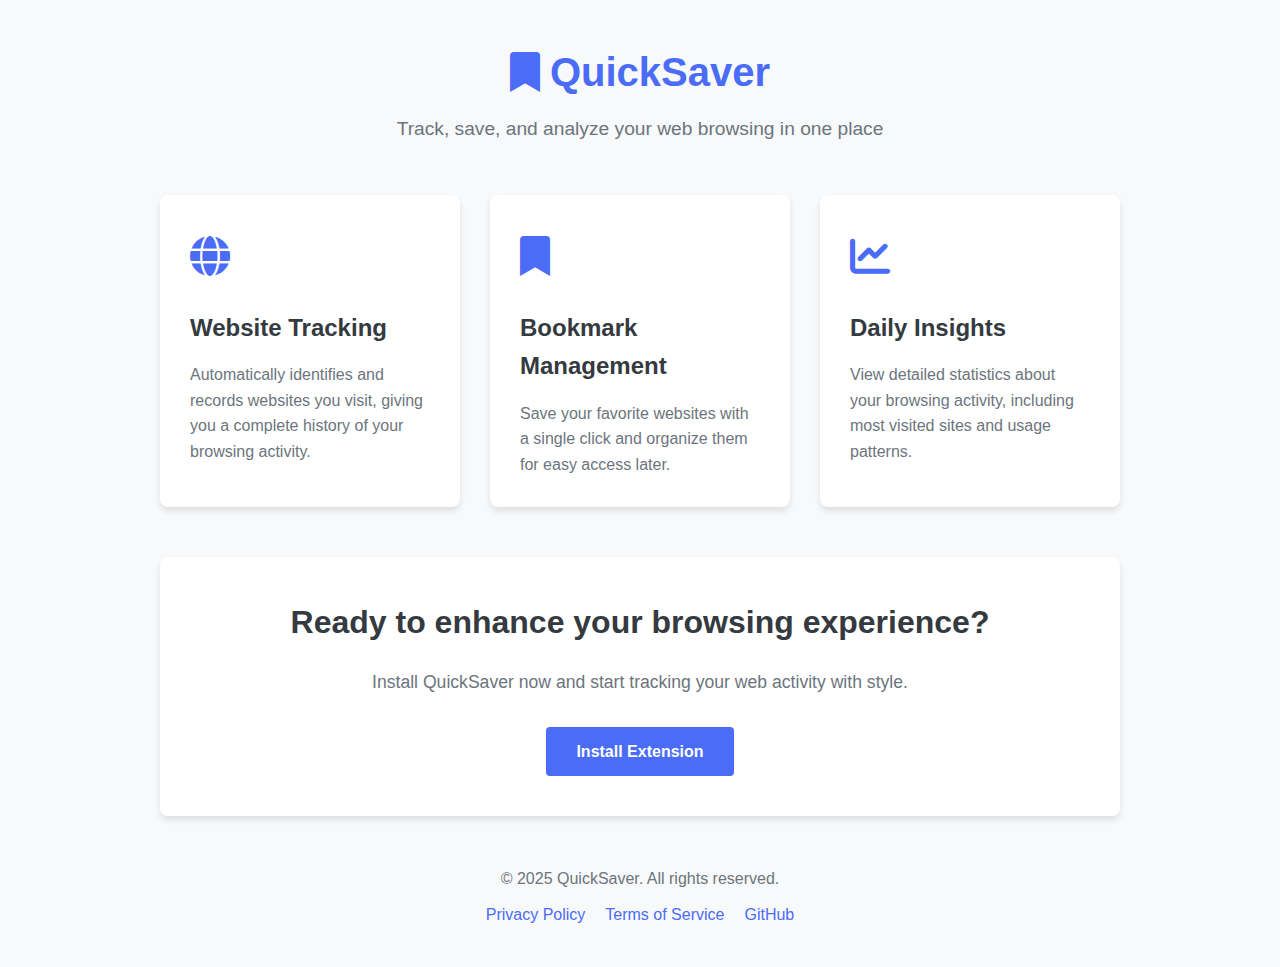
==== index.html @ 1cd93300 "Create the first extension" ====
<!DOCTYPE html>
<html lang="en">
<head>
  <meta charset="UTF-8">
  <meta name="viewport" content="width=device-width, initial-scale=1.0">
  <title>QuickSaver - Chrome Extension</title>
  <style>
    * {
      margin: 0;
      padding: 0;
      box-sizing: border-box;
      font-family: 'Segoe UI', Tahoma, Geneva, Verdana, sans-serif;
    }
    
    body {
      background-color: #f8f9fa;
      color: #343a40;
      line-height: 1.6;
    }
    
    .container {
      max-width: 1000px;
      margin: 0 auto;
      padding: 40px 20px;
    }
    
    header {
      text-align: center;
      margin-bottom: 50px;
    }
    
    .logo {
      font-size: 2.5rem;
      font-weight: 700;
      color: #4a6cf7;
      margin-bottom: 10px;
      display: flex;
      align-items: center;
      justify-content: center;
      gap: 10px;
    }
    
    .tagline {
      font-size: 1.2rem;
      color: #6c757d;
    }
    
    .features {
      display: grid;
      grid-template-columns: repeat(auto-fit, minmax(300px, 1fr));
      gap: 30px;
      margin-bottom: 50px;
    }
    
    .feature-card {
      background-color: white;
      border-radius: 8px;
      padding: 30px;
      box-shadow: 0 4px 6px rgba(0, 0, 0, 0.1);
      transition: transform 0.3s ease, box-shadow 0.3s ease;
    }
    
    .feature-card:hover {
      transform: translateY(-5px);
      box-shadow: 0 10px 20px rgba(0, 0, 0, 0.1);
    }
    
    .feature-icon {
      font-size: 2.5rem;
      color: #4a6cf7;
      margin-bottom: 20px;
    }
    
    .feature-title {
      font-size: 1.5rem;
      margin-bottom: 15px;
      color: #343a40;
    }
    
    .feature-description {
      color: #6c757d;
    }
    
    .cta {
      text-align: center;
      background-color: white;
      border-radius: 8px;
      padding: 40px;
      box-shadow: 0 4px 6px rgba(0, 0, 0, 0.1);
    }
    
    .cta-title {
      font-size: 2rem;
      margin-bottom: 20px;
      color: #343a40;
    }
    
    .cta-description {
      font-size: 1.1rem;
      color: #6c757d;
      margin-bottom: 30px;
    }
    
    .cta-btn {
      display: inline-block;
      background-color: #4a6cf7;
      color: white;
      padding: 12px 30px;
      border-radius: 4px;
      text-decoration: none;
      font-weight: 600;
      transition: background-color 0.3s ease, transform 0.3s ease;
    }
    
    .cta-btn:hover {
      background-color: #3a5ce4;
      transform: translateY(-2px);
    }
    
    footer {
      text-align: center;
      margin-top: 50px;
      color: #6c757d;
    }
    
    .footer-links {
      display: flex;
      justify-content: center;
      gap: 20px;
      margin-top: 10px;
    }
    
    .footer-link {
      color: #4a6cf7;
      text-decoration: none;
    }
    
    .footer-link:hover {
      text-decoration: underline;
    }
  </style>
  <link rel="stylesheet" href="https://cdnjs.cloudflare.com/ajax/libs/font-awesome/6.0.0/css/all.min.css">
</head>
<body>
  <div class="container">
    <header>
      <div class="logo">
        <i class="fas fa-bookmark"></i> QuickSaver
      </div>
      <p class="tagline">Track, save, and analyze your web browsing in one place</p>
    </header>
    
    <div class="features">
      <div class="feature-card">
        <div class="feature-icon">
          <i class="fas fa-globe"></i>
        </div>
        <h2 class="feature-title">Website Tracking</h2>
        <p class="feature-description">Automatically identifies and records websites you visit, giving you a complete history of your browsing activity.</p>
      </div>
      
      <div class="feature-card">
        <div class="feature-icon">
          <i class="fas fa-bookmark"></i>
        </div>
        <h2 class="feature-title">Bookmark Management</h2>
        <p class="feature-description">Save your favorite websites with a single click and organize them for easy access later.</p>
      </div>
      
      <div class="feature-card">
        <div class="feature-icon">
          <i class="fas fa-chart-line"></i>
        </div>
        <h2 class="feature-title">Daily Insights</h2>
        <p class="feature-description">View detailed statistics about your browsing activity, including most visited sites and usage patterns.</p>
      </div>
    </div>
    
    <div class="cta">
      <h2 class="cta-title">Ready to enhance your browsing experience?</h2>
      <p class="cta-description">Install QuickSaver now and start tracking your web activity with style.</p>
      <a href="chrome://extensions/" class="cta-btn">Install Extension</a>
    </div>
    
    <footer>
      <p>&copy; 2025 QuickSaver. All rights reserved.</p>
      <div class="footer-links">
        <a href="#" class="footer-link">Privacy Policy</a>
        <a href="#" class="footer-link">Terms of Service</a>
        <a href="https://github.com/yourusername/QuickSaver-ChromeExtension" class="footer-link">GitHub</a>
      </div>
    </footer>
  </div>
</body>
</html>
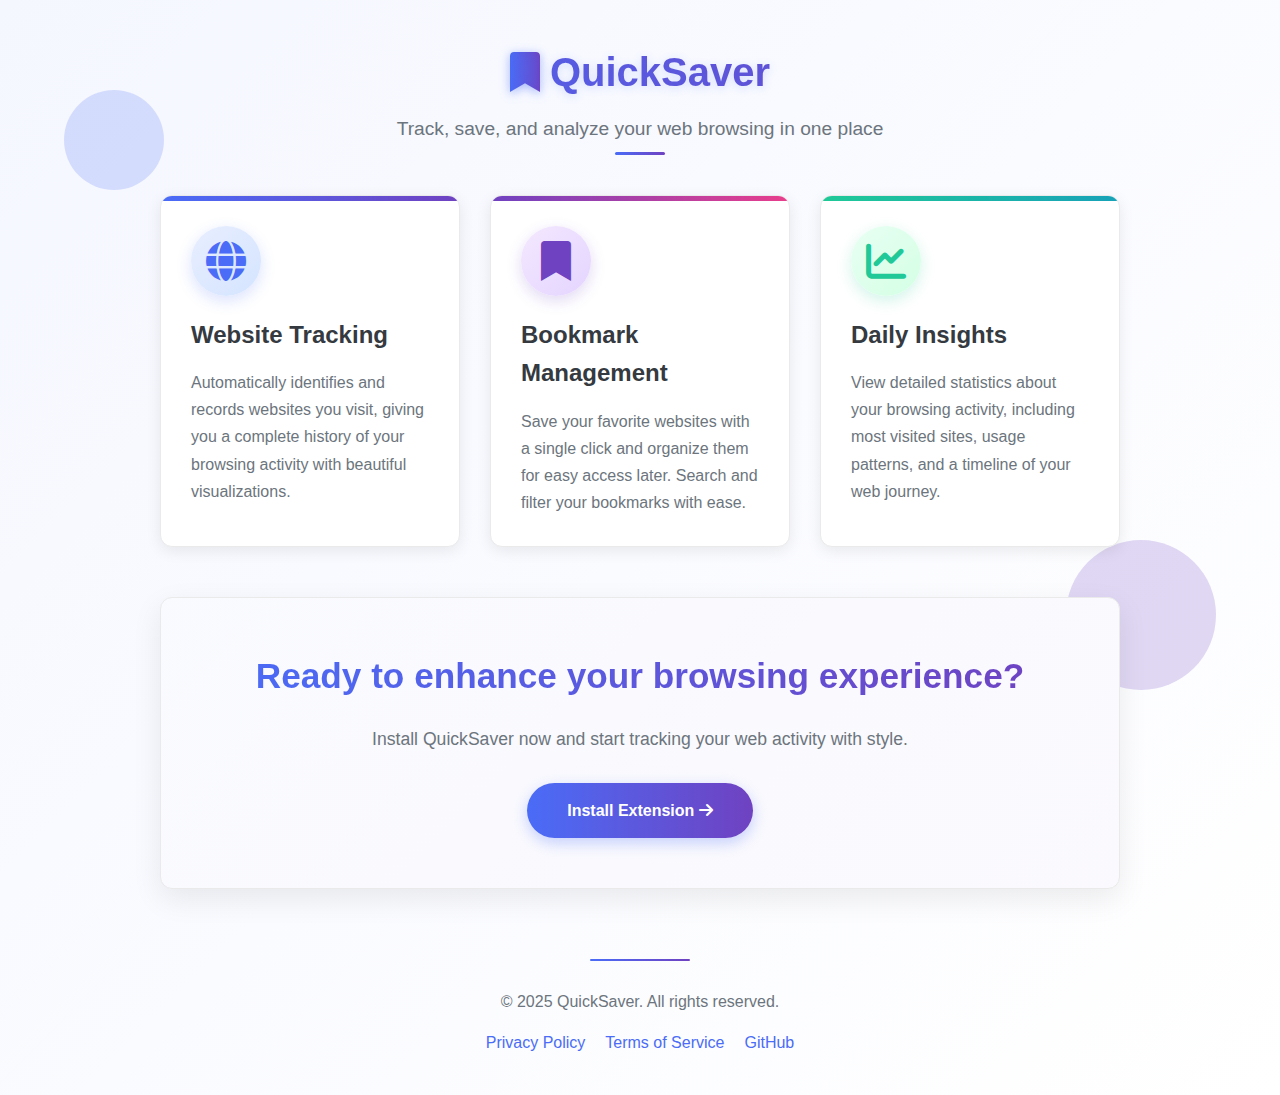
==== commit 074196e0: "Style" ====
--- a/index.html
+++ b/index.html
@@ -12,10 +12,30 @@
       font-family: 'Segoe UI', Tahoma, Geneva, Verdana, sans-serif;
     }
     
+    :root {
+      --primary-color: #4a6cf7;
+      --primary-light: #e8eeff;
+      --secondary-color: #6c757d;
+      --success-color: #28a745;
+      --danger-color: #dc3545;
+      --warning-color: #ffc107;
+      --info-color: #17a2b8;
+      --purple-color: #6f42c1;
+      --pink-color: #e83e8c;
+      --orange-color: #fd7e14;
+      --teal-color: #20c997;
+      --light-color: #f8f9fa;
+      --dark-color: #343a40;
+      --border-color: #dee2e6;
+      --shadow: 0 4px 6px rgba(0, 0, 0, 0.1);
+      --transition: all 0.3s ease;
+    }
+    
     body {
       background-color: #f8f9fa;
       color: #343a40;
       line-height: 1.6;
+      background-image: linear-gradient(135deg, #f5f7ff 0%, #ffffff 100%);
     }
     
     .container {
@@ -27,6 +47,7 @@
     header {
       text-align: center;
       margin-bottom: 50px;
+      position: relative;
     }
     
     .logo {
@@ -38,11 +59,36 @@
       align-items: center;
       justify-content: center;
       gap: 10px;
+      background: linear-gradient(to right, var(--primary-color), var(--purple-color));
+      -webkit-background-clip: text;
+      -webkit-text-fill-color: transparent;
+      text-shadow: 0 2px 10px rgba(74, 108, 247, 0.2);
+    }
+    
+    .logo i {
+      background: linear-gradient(to right, var(--primary-color), var(--purple-color));
+      -webkit-background-clip: text;
+      -webkit-text-fill-color: transparent;
+      filter: drop-shadow(0 2px 5px rgba(74, 108, 247, 0.3));
     }
     
     .tagline {
       font-size: 1.2rem;
       color: #6c757d;
+      position: relative;
+      display: inline-block;
+    }
+    
+    .tagline::after {
+      content: '';
+      position: absolute;
+      bottom: -10px;
+      left: 50%;
+      transform: translateX(-50%);
+      width: 50px;
+      height: 3px;
+      background: linear-gradient(to right, var(--primary-color), var(--purple-color));
+      border-radius: 3px;
     }
     
     .features {
@@ -54,94 +100,250 @@
     
     .feature-card {
       background-color: white;
-      border-radius: 8px;
+      border-radius: 12px;
       padding: 30px;
-      box-shadow: 0 4px 6px rgba(0, 0, 0, 0.1);
+      box-shadow: 0 4px 15px rgba(0, 0, 0, 0.08);
       transition: transform 0.3s ease, box-shadow 0.3s ease;
+      position: relative;
+      overflow: hidden;
+      border: 1px solid #eaeaea;
+    }
+    
+    .feature-card::before {
+      content: '';
+      position: absolute;
+      top: 0;
+      left: 0;
+      width: 100%;
+      height: 5px;
+      background: linear-gradient(to right, var(--primary-color), var(--purple-color));
+    }
+    
+    .feature-card:nth-child(2)::before {
+      background: linear-gradient(to right, var(--purple-color), var(--pink-color));
+    }
+    
+    .feature-card:nth-child(3)::before {
+      background: linear-gradient(to right, var(--teal-color), var(--info-color));
     }
     
     .feature-card:hover {
-      transform: translateY(-5px);
-      box-shadow: 0 10px 20px rgba(0, 0, 0, 0.1);
+      transform: translateY(-10px);
+      box-shadow: 0 15px 30px rgba(0, 0, 0, 0.1);
     }
     
     .feature-icon {
       font-size: 2.5rem;
-      color: #4a6cf7;
       margin-bottom: 20px;
+      width: 70px;
+      height: 70px;
+      display: flex;
+      align-items: center;
+      justify-content: center;
+      border-radius: 50%;
+      background: linear-gradient(135deg, var(--primary-light), #d4e4ff);
+      color: var(--primary-color);
+      margin-bottom: 20px;
+      box-shadow: 0 5px 15px rgba(74, 108, 247, 0.2);
+    }
+    
+    .feature-card:nth-child(2) .feature-icon {
+      background: linear-gradient(135deg, #f3e8ff, #e4d4ff);
+      color: var(--purple-color);
+      box-shadow: 0 5px 15px rgba(111, 66, 193, 0.2);
+    }
+    
+    .feature-card:nth-child(3) .feature-icon {
+      background: linear-gradient(135deg, #e8fff3, #d4ffe4);
+      color: var(--teal-color);
+      box-shadow: 0 5px 15px rgba(32, 201, 151, 0.2);
     }
     
     .feature-title {
       font-size: 1.5rem;
       margin-bottom: 15px;
       color: #343a40;
+      position: relative;
+      display: inline-block;
     }
     
     .feature-description {
       color: #6c757d;
+      line-height: 1.7;
     }
     
     .cta {
       text-align: center;
       background-color: white;
-      border-radius: 8px;
-      padding: 40px;
-      box-shadow: 0 4px 6px rgba(0, 0, 0, 0.1);
+      border-radius: 12px;
+      padding: 50px;
+      box-shadow: 0 10px 30px rgba(0, 0, 0, 0.08);
+      position: relative;
+      overflow: hidden;
+      border: 1px solid #eaeaea;
+    }
+    
+    .cta::before {
+      content: '';
+      position: absolute;
+      top: 0;
+      left: 0;
+      width: 100%;
+      height: 100%;
+      background: linear-gradient(135deg, rgba(74, 108, 247, 0.03) 0%, rgba(111, 66, 193, 0.03) 100%);
+      z-index: 0;
     }
     
     .cta-title {
-      font-size: 2rem;
+      font-size: 2.2rem;
       margin-bottom: 20px;
       color: #343a40;
+      position: relative;
+      z-index: 1;
+      background: linear-gradient(to right, var(--primary-color), var(--purple-color));
+      -webkit-background-clip: text;
+      -webkit-text-fill-color: transparent;
     }
     
     .cta-description {
       font-size: 1.1rem;
       color: #6c757d;
       margin-bottom: 30px;
+      position: relative;
+      z-index: 1;
     }
     
     .cta-btn {
       display: inline-block;
-      background-color: #4a6cf7;
+      background: linear-gradient(to right, var(--primary-color), var(--purple-color));
       color: white;
-      padding: 12px 30px;
-      border-radius: 4px;
+      padding: 15px 40px;
+      border-radius: 30px;
       text-decoration: none;
       font-weight: 600;
-      transition: background-color 0.3s ease, transform 0.3s ease;
+      transition: all 0.3s ease;
+      position: relative;
+      z-index: 1;
+      box-shadow: 0 5px 15px rgba(74, 108, 247, 0.3);
     }
     
     .cta-btn:hover {
-      background-color: #3a5ce4;
-      transform: translateY(-2px);
+      transform: translateY(-3px);
+      box-shadow: 0 8px 25px rgba(74, 108, 247, 0.4);
+      background: linear-gradient(to right, #3a5ce4, #5d3cb5);
+    }
+    
+    .floating-shapes {
+      position: absolute;
+      top: 0;
+      left: 0;
+      width: 100%;
+      height: 100%;
+      overflow: hidden;
+      z-index: -1;
+    }
+    
+    .shape {
+      position: absolute;
+      border-radius: 50%;
+      opacity: 0.2;
+    }
+    
+    .shape-1 {
+      width: 100px;
+      height: 100px;
+      background: var(--primary-color);
+      top: 10%;
+      left: 5%;
+      animation: float 8s infinite ease-in-out;
+    }
+    
+    .shape-2 {
+      width: 150px;
+      height: 150px;
+      background: var(--purple-color);
+      top: 60%;
+      right: 5%;
+      animation: float 10s infinite ease-in-out;
+    }
+    
+    .shape-3 {
+      width: 70px;
+      height: 70px;
+      background: var(--teal-color);
+      bottom: 10%;
+      left: 15%;
+      animation: float 6s infinite ease-in-out;
+    }
+    
+    @keyframes float {
+      0% { transform: translateY(0) rotate(0deg); }
+      50% { transform: translateY(-20px) rotate(5deg); }
+      100% { transform: translateY(0) rotate(0deg); }
     }
     
     footer {
       text-align: center;
-      margin-top: 50px;
+      margin-top: 70px;
       color: #6c757d;
+      position: relative;
+      padding-top: 30px;
+    }
+    
+    footer::before {
+      content: '';
+      position: absolute;
+      top: 0;
+      left: 50%;
+      transform: translateX(-50%);
+      width: 100px;
+      height: 2px;
+      background: linear-gradient(to right, var(--primary-color), var(--purple-color));
+      border-radius: 2px;
     }
     
     .footer-links {
       display: flex;
       justify-content: center;
       gap: 20px;
-      margin-top: 10px;
+      margin-top: 15px;
     }
     
     .footer-link {
-      color: #4a6cf7;
+      color: var(--primary-color);
       text-decoration: none;
+      transition: var(--transition);
+      position: relative;
+    }
+    
+    .footer-link::after {
+      content: '';
+      position: absolute;
+      bottom: -3px;
+      left: 0;
+      width: 0;
+      height: 2px;
+      background: linear-gradient(to right, var(--primary-color), var(--purple-color));
+      transition: var(--transition);
     }
     
     .footer-link:hover {
-      text-decoration: underline;
+      color: var(--purple-color);
+    }
+    
+    .footer-link:hover::after {
+      width: 100%;
     }
   </style>
   <link rel="stylesheet" href="https://cdnjs.cloudflare.com/ajax/libs/font-awesome/6.0.0/css/all.min.css">
 </head>
 <body>
+  <div class="floating-shapes">
+    <div class="shape shape-1"></div>
+    <div class="shape shape-2"></div>
+    <div class="shape shape-3"></div>
+  </div>
+  
   <div class="container">
     <header>
       <div class="logo">
@@ -156,7 +358,7 @@
           <i class="fas fa-globe"></i>
         </div>
         <h2 class="feature-title">Website Tracking</h2>
-        <p class="feature-description">Automatically identifies and records websites you visit, giving you a complete history of your browsing activity.</p>
+        <p class="feature-description">Automatically identifies and records websites you visit, giving you a complete history of your browsing activity with beautiful visualizations.</p>
       </div>
       
       <div class="feature-card">
@@ -164,7 +366,7 @@
           <i class="fas fa-bookmark"></i>
         </div>
         <h2 class="feature-title">Bookmark Management</h2>
-        <p class="feature-description">Save your favorite websites with a single click and organize them for easy access later.</p>
+        <p class="feature-description">Save your favorite websites with a single click and organize them for easy access later. Search and filter your bookmarks with ease.</p>
       </div>
       
       <div class="feature-card">
@@ -172,14 +374,14 @@
           <i class="fas fa-chart-line"></i>
         </div>
         <h2 class="feature-title">Daily Insights</h2>
-        <p class="feature-description">View detailed statistics about your browsing activity, including most visited sites and usage patterns.</p>
+        <p class="feature-description">View detailed statistics about your browsing activity, including most visited sites, usage patterns, and a timeline of your web journey.</p>
       </div>
     </div>
     
     <div class="cta">
       <h2 class="cta-title">Ready to enhance your browsing experience?</h2>
       <p class="cta-description">Install QuickSaver now and start tracking your web activity with style.</p>
-      <a href="chrome://extensions/" class="cta-btn">Install Extension</a>
+      <a href="chrome://extensions/" class="cta-btn">Install Extension <i class="fas fa-arrow-right"></i></a>
     </div>
     
     <footer>
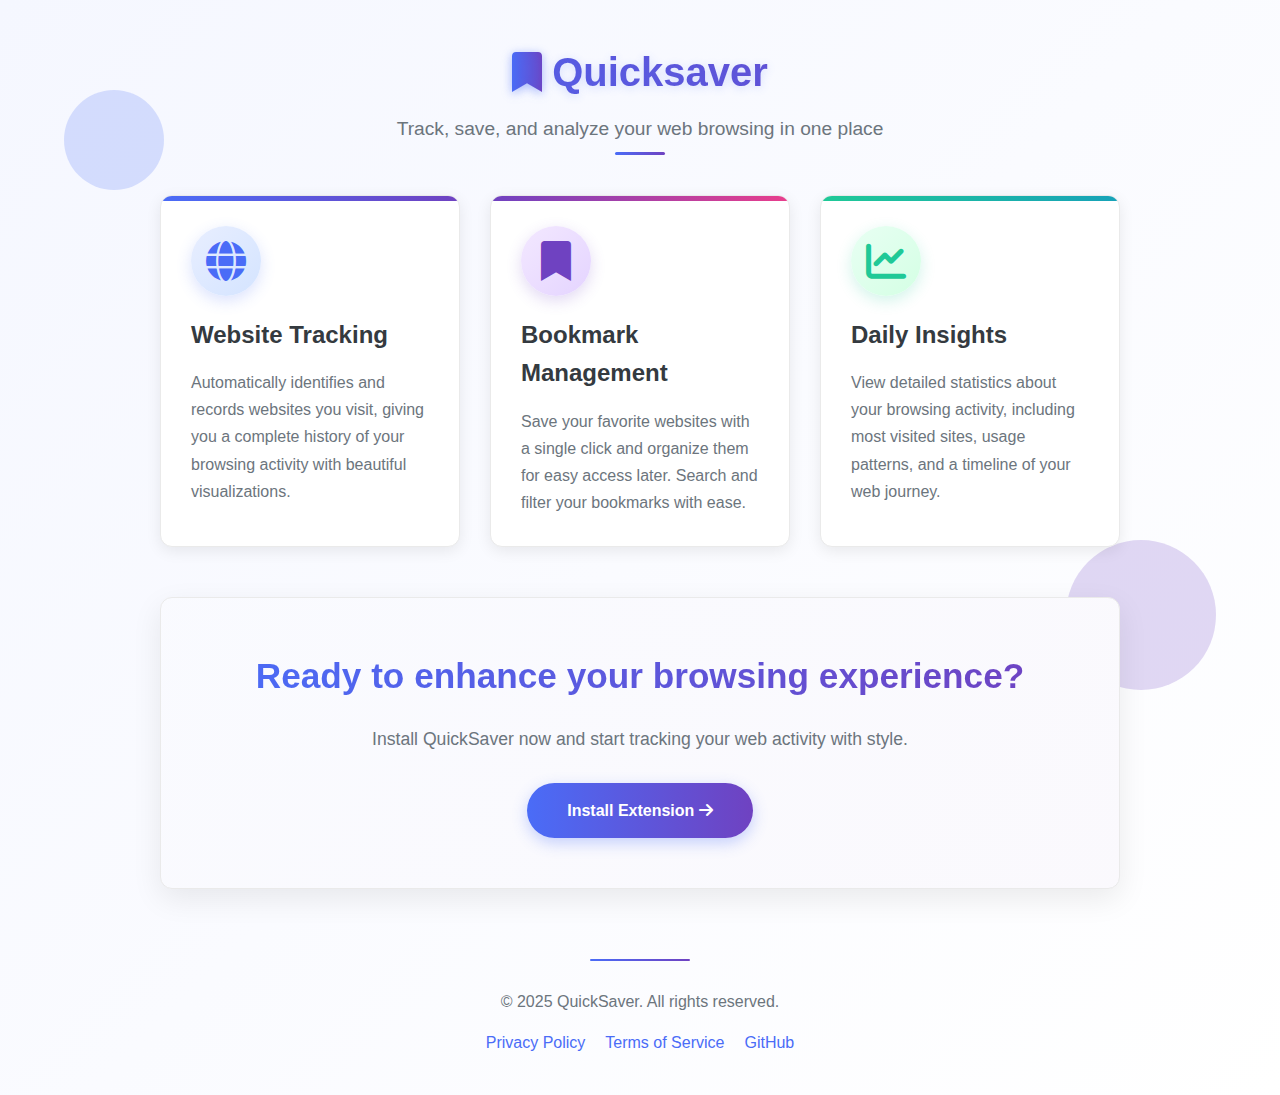
==== commit 7e1b6228: "s changed" ====
--- a/index.html
+++ b/index.html
@@ -3,7 +3,7 @@
 <head>
   <meta charset="UTF-8">
   <meta name="viewport" content="width=device-width, initial-scale=1.0">
-  <title>QuickSaver - Chrome Extension</title>
+  <title>Quicksaver - Chrome Extension</title>
   <style>
     * {
       margin: 0;
@@ -347,7 +347,7 @@
   <div class="container">
     <header>
       <div class="logo">
-        <i class="fas fa-bookmark"></i> QuickSaver
+        <i class="fas fa-bookmark"></i> Quicksaver
       </div>
       <p class="tagline">Track, save, and analyze your web browsing in one place</p>
     </header>
